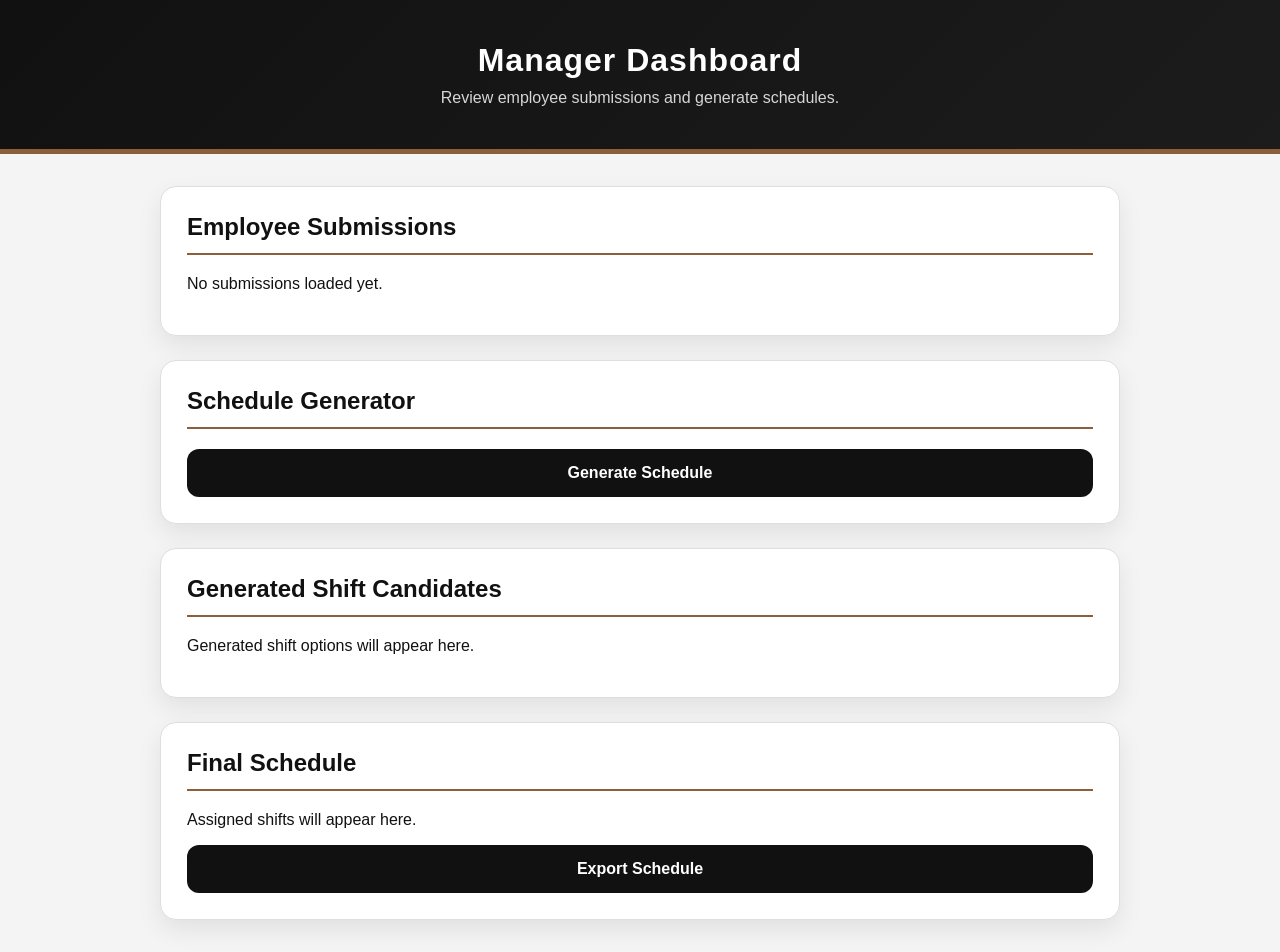
==== manager.html @ d887619d "rough draft" ====
<!DOCTYPE html>
<html lang="en">
<head>
    <meta charset="UTF-8">
    <meta name="viewport" content="width=device-width, initial-scale=1.0">
    <title>Manager Dashboard</title>
    <link rel="stylesheet" href="style.css">
</head>
<body>

    <header>
        <h1>Manager Dashboard</h1>
        <p>Review employee submissions and generate schedules.</p>
    </header>

    <main>

        <!-- Employee Submissions -->

        <section class="card">
            <h2>Employee Submissions</h2>

            <div id="employeeSubmissions">

                <p>No submissions loaded yet.</p>

            </div>
        </section>

        <!-- Schedule Controls -->

        <section class="card">
            <h2>Schedule Generator</h2>

            <button id="generateScheduleBtn">
                Generate Schedule
            </button>

        </section>

        <!-- Generated Schedule -->

        <section class="card">
            <h2>Generated Shift Candidates</h2>

            <div id="generatedSchedule">

                <p>
                    Generated shift options will appear here.
                </p>

            </div>

        </section>

        <!-- Final Manager Schedule -->

        <section class="card">
            <h2>Final Schedule</h2>

            <div id="finalSchedule">

                <p>
                    Assigned shifts will appear here.
                </p>

            </div>

            <button id="exportScheduleBtn">
                Export Schedule
            </button>

        </section>

    </main>

    <script src="manager.js"></script>

</body>
</html>
---- style.css ----
* {
    box-sizing: border-box;
}

:root {
    --black: #111111;
    --charcoal: #1c1c1c;
    --dark-gray: #2a2a2a;
    --medium-gray: #6b6b6b;
    --light-gray: #f4f4f4;
    --border: #dedede;
    --white: #ffffff;
    --accent: #8b5e3c;
}

body {
    margin: 0;
    font-family: Arial, Helvetica, sans-serif;
    background-color: var(--light-gray);
    color: var(--black);
}

header {
    background: linear-gradient(135deg, var(--black), var(--charcoal));
    color: var(--white);
    text-align: center;
    padding: 42px 20px;
    border-bottom: 5px solid var(--accent);
}

header h1 {
    margin: 0 0 10px;
    letter-spacing: 1px;
}

header p {
    margin: 0;
    color: #d6d6d6;
}

main {
    max-width: 1000px;
    margin: 32px auto;
    padding: 0 20px;
}

.card {
    background-color: var(--white);
    padding: 26px;
    margin-bottom: 24px;
    border-radius: 16px;
    border: 1px solid var(--border);
    box-shadow: 0 10px 24px rgba(0, 0, 0, 0.08);
}

.card h2 {
    margin-top: 0;
    padding-bottom: 12px;
    border-bottom: 2px solid var(--accent);
    color: var(--black);
}

label {
    display: block;
    font-weight: bold;
    margin-bottom: 8px;
}

input,
textarea,
select {
    width: 100%;
    padding: 12px;
    margin-bottom: 16px;
    border: 1px solid var(--border);
    border-radius: 10px;
    font-size: 15px;
    background-color: #fbfbfb;
}

input:focus,
textarea:focus,
select:focus {
    outline: none;
    border-color: var(--accent);
    box-shadow: 0 0 0 3px rgba(139, 94, 60, 0.18);
}

textarea {
    min-height: 95px;
    resize: vertical;
}

.checkbox-grid {
    display: grid;
    grid-template-columns: repeat(auto-fit, minmax(165px, 1fr));
    gap: 13px;
}

.checkbox-grid label {
    background-color: #fafafa;
    border: 1px solid var(--border);
    border-left: 4px solid var(--accent);
    padding: 13px;
    border-radius: 12px;
    font-weight: normal;
    cursor: pointer;
    transition: 0.2s ease;
}

.checkbox-grid label:hover {
    background-color: #f1f1f1;
    transform: translateY(-2px);
}

.checkbox-grid input {
    width: auto;
    margin-right: 8px;
    margin-bottom: 0;
}

.availability-row {
    display: grid;
    grid-template-columns: 140px 1fr 1fr;
    gap: 12px;
    align-items: center;
    background-color: #fafafa;
    border: 1px solid var(--border);
    border-left: 4px solid var(--accent);
    padding: 14px;
    border-radius: 12px;
    margin-bottom: 12px;
}

.availability-row strong {
    font-size: 16px;
    color: var(--black);
}

button {
    width: 100%;
    padding: 15px;
    background-color: var(--black);
    color: var(--white);
    border: none;
    border-radius: 12px;
    font-size: 16px;
    font-weight: bold;
    cursor: pointer;
    transition: 0.25s ease;
}

button:hover {
    background-color: var(--dark-gray);
    transform: translateY(-2px);
}

.employee-card,
.shift-card,
.final-shift {
    background-color: #fafafa;
    border: 1px solid var(--border);
    border-left: 4px solid var(--accent);
    padding: 16px;
    border-radius: 12px;
    margin-bottom: 14px;
}

.employee-card h3,
.shift-card h4 {
    margin-top: 0;
    color: var(--black);
}

.shift-card select {
    margin-top: 8px;
}

a {
    color: var(--accent);
    font-weight: bold;
}

@media (max-width: 700px) {
    main {
        padding: 0 14px;
    }

    .availability-row {
        grid-template-columns: 1fr;
    }

    header {
        padding: 34px 16px;
    }
}
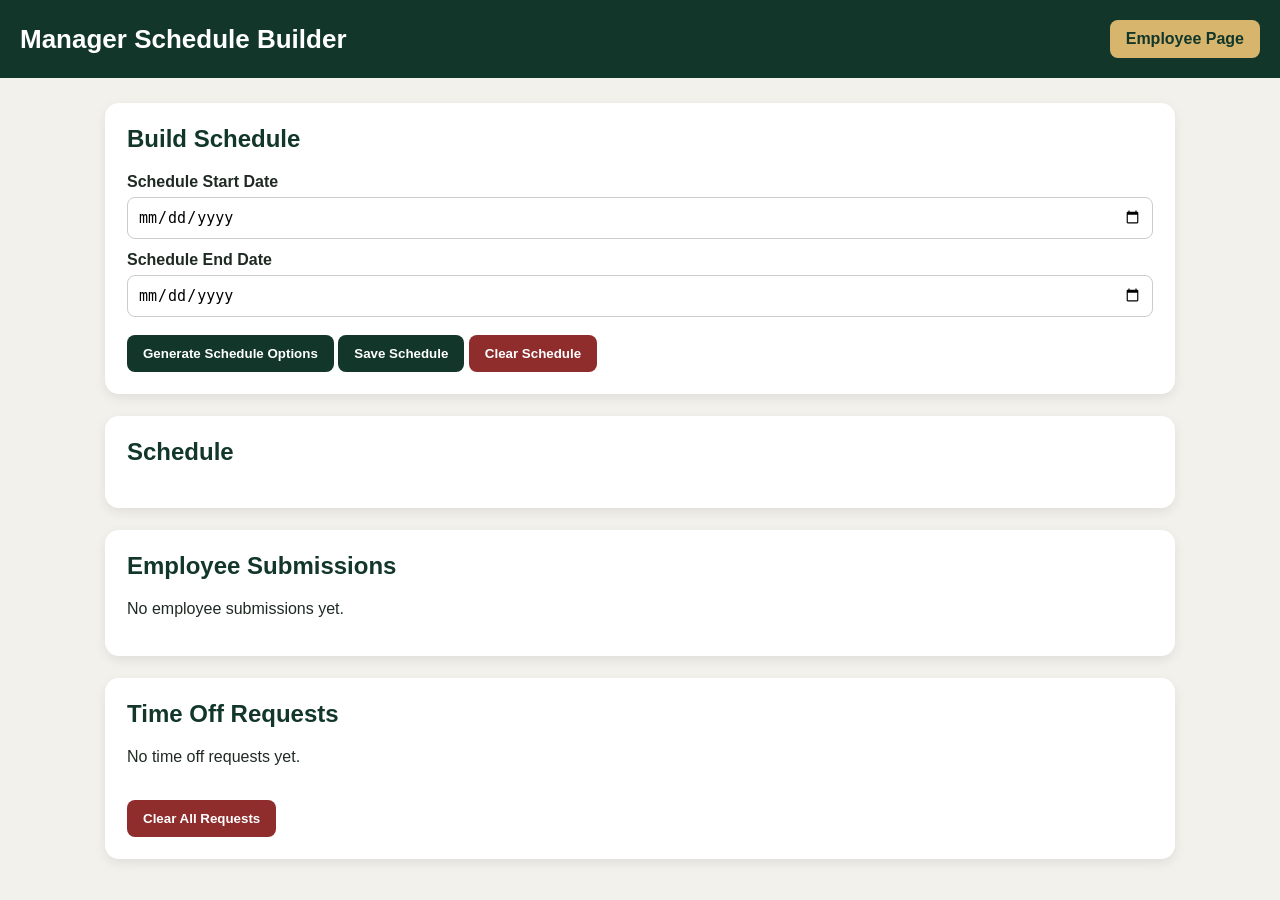
==== commit e5474a68: "roughdraft2" ====
--- a/manager.html
+++ b/manager.html
@@ -1,80 +1,49 @@
 <!DOCTYPE html>
 <html lang="en">
 <head>
-    <meta charset="UTF-8">
-    <meta name="viewport" content="width=device-width, initial-scale=1.0">
-    <title>Manager Dashboard</title>
-    <link rel="stylesheet" href="style.css">
+  <meta charset="UTF-8" />
+  <meta name="viewport" content="width=device-width, initial-scale=1.0" />
+  <title>Manager Schedule Builder</title>
+  <link rel="stylesheet" href="style.css" />
 </head>
 <body>
+  <header class="topbar">
+    <h1>Manager Schedule Builder</h1>
+    <a href="index.html" class="nav-btn">Employee Page</a>
+  </header>
 
-    <header>
-        <h1>Manager Dashboard</h1>
-        <p>Review employee submissions and generate schedules.</p>
-    </header>
+  <main class="container">
+    <section class="card">
+      <h2>Build Schedule</h2>
 
-    <main>
+      <label for="scheduleStart">Schedule Start Date</label>
+      <input type="date" id="scheduleStart" />
 
-        <!-- Employee Submissions -->
+      <label for="scheduleEnd">Schedule End Date</label>
+      <input type="date" id="scheduleEnd" />
 
-        <section class="card">
-            <h2>Employee Submissions</h2>
+      <button id="generateBtn">Generate Schedule Options</button>
+      <button id="saveScheduleBtn">Save Schedule</button>
+      <button id="clearScheduleBtn" class="danger">Clear Schedule</button>
+    </section>
 
-            <div id="employeeSubmissions">
+    <section class="card">
+      <h2>Schedule</h2>
+      <div id="scheduleArea"></div>
+    </section>
 
-                <p>No submissions loaded yet.</p>
+    <section class="card">
+      <h2>Employee Submissions</h2>
+      <div id="employeeList"></div>
+    </section>
 
-            </div>
-        </section>
+    <section class="card">
+      <h2>Time Off Requests</h2>
+      <div id="timeOffList"></div>
+      <button id="clearRequestsBtn" class="danger">Clear All Requests</button>
+    </section>
+  </main>
 
-        <!-- Schedule Controls -->
-
-        <section class="card">
-            <h2>Schedule Generator</h2>
-
-            <button id="generateScheduleBtn">
-                Generate Schedule
-            </button>
-
-        </section>
-
-        <!-- Generated Schedule -->
-
-        <section class="card">
-            <h2>Generated Shift Candidates</h2>
-
-            <div id="generatedSchedule">
-
-                <p>
-                    Generated shift options will appear here.
-                </p>
-
-            </div>
-
-        </section>
-
-        <!-- Final Manager Schedule -->
-
-        <section class="card">
-            <h2>Final Schedule</h2>
-
-            <div id="finalSchedule">
-
-                <p>
-                    Assigned shifts will appear here.
-                </p>
-
-            </div>
-
-            <button id="exportScheduleBtn">
-                Export Schedule
-            </button>
-
-        </section>
-
-    </main>
-
-    <script src="manager.js"></script>
-
+  <script src="manager.js"></script>
 </body>
 </html>
--- a/style.css
+++ b/style.css
@@ -1,196 +1,190 @@
 * {
-    box-sizing: border-box;
-}
-
-:root {
-    --black: #111111;
-    --charcoal: #1c1c1c;
-    --dark-gray: #2a2a2a;
-    --medium-gray: #6b6b6b;
-    --light-gray: #f4f4f4;
-    --border: #dedede;
-    --white: #ffffff;
-    --accent: #8b5e3c;
+  box-sizing: border-box;
 }
 
 body {
-    margin: 0;
-    font-family: Arial, Helvetica, sans-serif;
-    background-color: var(--light-gray);
-    color: var(--black);
+  margin: 0;
+  font-family: Arial, sans-serif;
+  background: #f3f1ec;
+  color: #1f2a24;
 }
 
-header {
-    background: linear-gradient(135deg, var(--black), var(--charcoal));
-    color: var(--white);
-    text-align: center;
-    padding: 42px 20px;
-    border-bottom: 5px solid var(--accent);
+.topbar {
+  background: #12372a;
+  color: white;
+  padding: 20px;
+  display: flex;
+  justify-content: space-between;
+  align-items: center;
 }
 
-header h1 {
-    margin: 0 0 10px;
-    letter-spacing: 1px;
+.topbar h1 {
+  margin: 0;
+  font-size: 26px;
 }
 
-header p {
-    margin: 0;
-    color: #d6d6d6;
+.nav-btn {
+  background: #d7b56d;
+  color: #12372a;
+  padding: 10px 16px;
+  border-radius: 8px;
+  text-decoration: none;
+  font-weight: bold;
 }
 
-main {
-    max-width: 1000px;
-    margin: 32px auto;
-    padding: 0 20px;
+.container {
+  max-width: 1100px;
+  margin: 25px auto;
+  padding: 0 15px;
 }
 
 .card {
-    background-color: var(--white);
-    padding: 26px;
-    margin-bottom: 24px;
-    border-radius: 16px;
-    border: 1px solid var(--border);
-    box-shadow: 0 10px 24px rgba(0, 0, 0, 0.08);
+  background: white;
+  border-radius: 14px;
+  padding: 22px;
+  margin-bottom: 22px;
+  box-shadow: 0 4px 12px rgba(0, 0, 0, 0.08);
 }
 
-.card h2 {
-    margin-top: 0;
-    padding-bottom: 12px;
-    border-bottom: 2px solid var(--accent);
-    color: var(--black);
+h2 {
+  margin-top: 0;
+  color: #12372a;
+}
+
+h3 {
+  margin-bottom: 10px;
 }
 
 label {
-    display: block;
-    font-weight: bold;
-    margin-bottom: 8px;
+  display: block;
+  margin-top: 12px;
+  font-weight: bold;
 }
 
 input,
 textarea,
 select {
-    width: 100%;
-    padding: 12px;
-    margin-bottom: 16px;
-    border: 1px solid var(--border);
-    border-radius: 10px;
-    font-size: 15px;
-    background-color: #fbfbfb;
-}
-
-input:focus,
-textarea:focus,
-select:focus {
-    outline: none;
-    border-color: var(--accent);
-    box-shadow: 0 0 0 3px rgba(139, 94, 60, 0.18);
+  width: 100%;
+  padding: 10px;
+  margin-top: 6px;
+  border: 1px solid #ccc;
+  border-radius: 8px;
+  font-size: 15px;
 }
 
 textarea {
-    min-height: 95px;
-    resize: vertical;
+  min-height: 80px;
+}
+
+button {
+  margin-top: 18px;
+  padding: 11px 16px;
+  background: #12372a;
+  color: white;
+  border: none;
+  border-radius: 8px;
+  font-weight: bold;
+  cursor: pointer;
+}
+
+button:hover {
+  background: #0d281f;
+}
+
+button.danger {
+  background: #8f2d2d;
+}
+
+button.danger:hover {
+  background: #6f2020;
 }
 
 .checkbox-grid {
-    display: grid;
-    grid-template-columns: repeat(auto-fit, minmax(165px, 1fr));
-    gap: 13px;
+  display: grid;
+  grid-template-columns: repeat(auto-fit, minmax(190px, 1fr));
+  gap: 10px;
 }
 
 .checkbox-grid label {
-    background-color: #fafafa;
-    border: 1px solid var(--border);
-    border-left: 4px solid var(--accent);
-    padding: 13px;
-    border-radius: 12px;
-    font-weight: normal;
-    cursor: pointer;
-    transition: 0.2s ease;
+  background: #f3f1ec;
+  padding: 10px;
+  border-radius: 8px;
+  font-weight: normal;
 }
 
-.checkbox-grid label:hover {
-    background-color: #f1f1f1;
-    transform: translateY(-2px);
+.availability-grid {
+  display: grid;
+  gap: 18px;
 }
 
-.checkbox-grid input {
-    width: auto;
-    margin-right: 8px;
-    margin-bottom: 0;
+.day-box {
+  background: #f3f1ec;
+  padding: 15px;
+  border-radius: 10px;
 }
 
-.availability-row {
-    display: grid;
-    grid-template-columns: 140px 1fr 1fr;
-    gap: 12px;
-    align-items: center;
-    background-color: #fafafa;
-    border: 1px solid var(--border);
-    border-left: 4px solid var(--accent);
-    padding: 14px;
-    border-radius: 12px;
-    margin-bottom: 12px;
+.shift-row {
+  display: grid;
+  grid-template-columns: 1fr 1fr;
+  gap: 10px;
 }
 
-.availability-row strong {
-    font-size: 16px;
-    color: var(--black);
+.small-text {
+  color: #666;
+  font-size: 14px;
 }
 
-button {
-    width: 100%;
-    padding: 15px;
-    background-color: var(--black);
-    color: var(--white);
-    border: none;
-    border-radius: 12px;
-    font-size: 16px;
-    font-weight: bold;
-    cursor: pointer;
-    transition: 0.25s ease;
+#message {
+  font-weight: bold;
+  color: #12372a;
 }
 
-button:hover {
-    background-color: var(--dark-gray);
-    transform: translateY(-2px);
+.table-wrap {
+  overflow-x: auto;
 }
 
-.employee-card,
-.shift-card,
-.final-shift {
-    background-color: #fafafa;
-    border: 1px solid var(--border);
-    border-left: 4px solid var(--accent);
-    padding: 16px;
-    border-radius: 12px;
-    margin-bottom: 14px;
+table {
+  width: 100%;
+  border-collapse: collapse;
+  margin-top: 15px;
 }
 
-.employee-card h3,
-.shift-card h4 {
-    margin-top: 0;
-    color: var(--black);
+th,
+td {
+  padding: 10px;
+  border-bottom: 1px solid #ddd;
+  text-align: left;
 }
 
-.shift-card select {
-    margin-top: 8px;
+th {
+  background: #12372a;
+  color: white;
 }
 
-a {
-    color: var(--accent);
-    font-weight: bold;
+.warning {
+  color: #8f2d2d;
+  font-weight: bold;
+}
+
+.good {
+  color: #206b3f;
+  font-weight: bold;
+}
+
+.employee-card {
+  background: #f3f1ec;
+  padding: 14px;
+  border-radius: 10px;
+  margin-bottom: 12px;
 }
 
 @media (max-width: 700px) {
-    main {
-        padding: 0 14px;
-    }
+  .topbar {
+    flex-direction: column;
+    gap: 12px;
+  }
 
-    .availability-row {
-        grid-template-columns: 1fr;
-    }
-
-    header {
-        padding: 34px 16px;
-    }
+  .shift-row {
+    grid-template-columns: 1fr;
+  }
 }
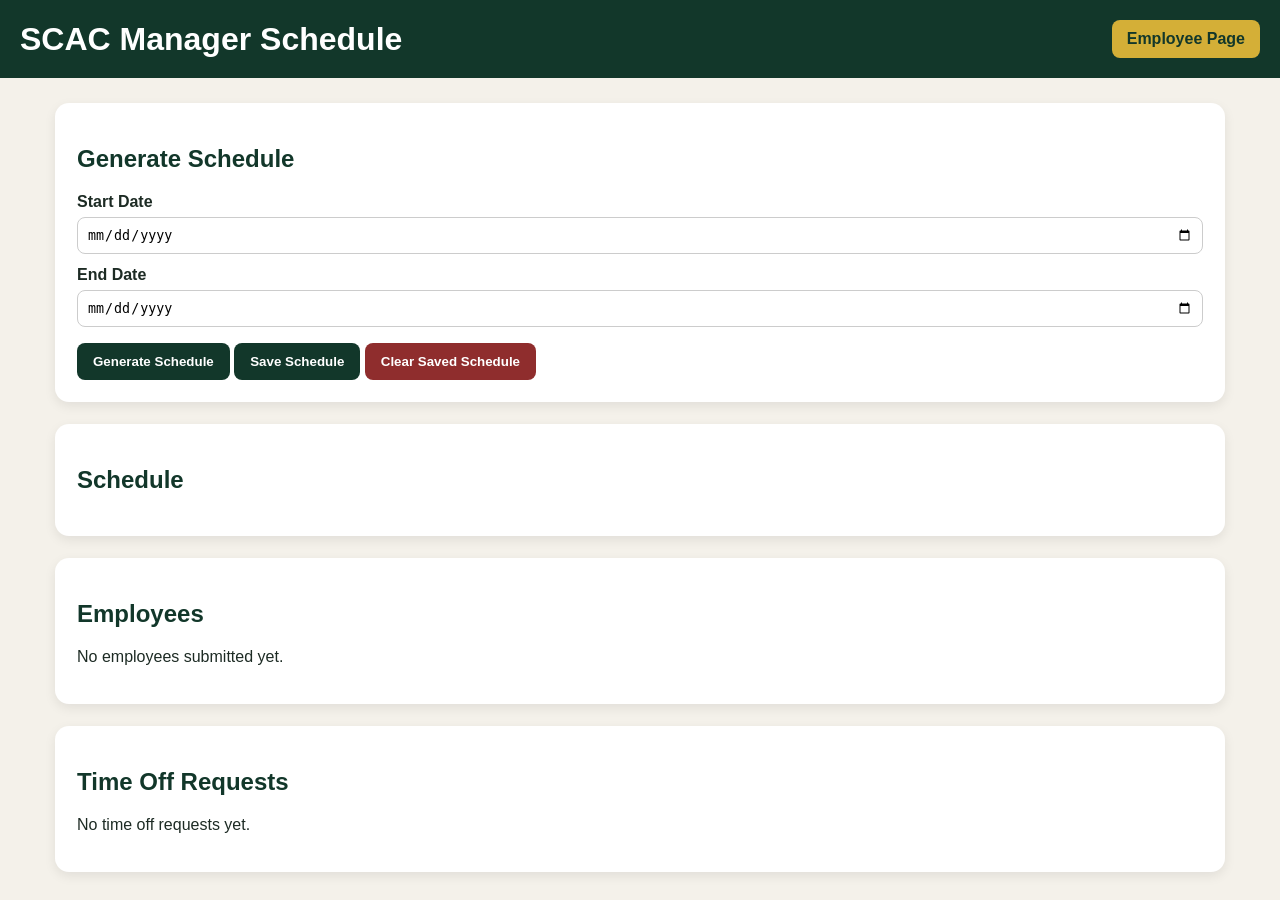
==== commit ee0168a5: "draft 3" ====
--- a/manager.html
+++ b/manager.html
@@ -3,28 +3,28 @@
 <head>
   <meta charset="UTF-8" />
   <meta name="viewport" content="width=device-width, initial-scale=1.0" />
-  <title>Manager Schedule Builder</title>
+  <title>SCAC Manager Schedule</title>
   <link rel="stylesheet" href="style.css" />
 </head>
 <body>
-  <header class="topbar">
-    <h1>Manager Schedule Builder</h1>
-    <a href="index.html" class="nav-btn">Employee Page</a>
+  <header>
+    <h1>SCAC Manager Schedule</h1>
+    <a href="index.html">Employee Page</a>
   </header>
 
-  <main class="container">
+  <main>
     <section class="card">
-      <h2>Build Schedule</h2>
+      <h2>Generate Schedule</h2>
 
-      <label for="scheduleStart">Schedule Start Date</label>
-      <input type="date" id="scheduleStart" />
+      <label>Start Date</label>
+      <input type="date" id="startDate" />
 
-      <label for="scheduleEnd">Schedule End Date</label>
-      <input type="date" id="scheduleEnd" />
+      <label>End Date</label>
+      <input type="date" id="endDate" />
 
-      <button id="generateBtn">Generate Schedule Options</button>
-      <button id="saveScheduleBtn">Save Schedule</button>
-      <button id="clearScheduleBtn" class="danger">Clear Schedule</button>
+      <button id="generateBtn">Generate Schedule</button>
+      <button id="saveBtn">Save Schedule</button>
+      <button id="clearBtn" class="danger">Clear Saved Schedule</button>
     </section>
 
     <section class="card">
@@ -33,14 +33,13 @@
     </section>
 
     <section class="card">
-      <h2>Employee Submissions</h2>
+      <h2>Employees</h2>
       <div id="employeeList"></div>
     </section>
 
     <section class="card">
       <h2>Time Off Requests</h2>
       <div id="timeOffList"></div>
-      <button id="clearRequestsBtn" class="danger">Clear All Requests</button>
     </section>
   </main>
 
--- a/style.css
+++ b/style.css
@@ -5,11 +5,11 @@
 body {
   margin: 0;
   font-family: Arial, sans-serif;
-  background: #f3f1ec;
-  color: #1f2a24;
+  background: #f4f1ea;
+  color: #1d2b24;
 }
 
-.topbar {
+header {
   background: #12372a;
   color: white;
   padding: 20px;
@@ -18,22 +18,21 @@
   align-items: center;
 }
 
-.topbar h1 {
+header h1 {
   margin: 0;
-  font-size: 26px;
 }
 
-.nav-btn {
-  background: #d7b56d;
+header a {
+  background: #d4af37;
   color: #12372a;
-  padding: 10px 16px;
+  padding: 10px 15px;
   border-radius: 8px;
   text-decoration: none;
   font-weight: bold;
 }
 
-.container {
-  max-width: 1100px;
+main {
+  max-width: 1200px;
   margin: 25px auto;
   padding: 0 15px;
 }
@@ -43,16 +42,11 @@
   border-radius: 14px;
   padding: 22px;
   margin-bottom: 22px;
-  box-shadow: 0 4px 12px rgba(0, 0, 0, 0.08);
+  box-shadow: 0 4px 12px rgba(0,0,0,0.08);
 }
 
-h2 {
-  margin-top: 0;
+h2, h3 {
   color: #12372a;
-}
-
-h3 {
-  margin-bottom: 10px;
 }
 
 label {
@@ -65,11 +59,10 @@
 textarea,
 select {
   width: 100%;
-  padding: 10px;
+  padding: 9px;
   margin-top: 6px;
   border: 1px solid #ccc;
   border-radius: 8px;
-  font-size: 15px;
 }
 
 textarea {
@@ -77,7 +70,7 @@
 }
 
 button {
-  margin-top: 18px;
+  margin-top: 16px;
   padding: 11px 16px;
   background: #12372a;
   color: white;
@@ -88,55 +81,31 @@
 }
 
 button:hover {
-  background: #0d281f;
+  background: #0c281e;
 }
 
 button.danger {
   background: #8f2d2d;
 }
 
-button.danger:hover {
-  background: #6f2020;
+.day-box {
+  background: #f4f1ea;
+  padding: 15px;
+  border-radius: 12px;
+  margin-bottom: 18px;
 }
 
 .checkbox-grid {
   display: grid;
-  grid-template-columns: repeat(auto-fit, minmax(190px, 1fr));
+  grid-template-columns: repeat(auto-fit, minmax(160px, 1fr));
   gap: 10px;
 }
 
 .checkbox-grid label {
-  background: #f3f1ec;
-  padding: 10px;
+  background: white;
+  padding: 9px;
   border-radius: 8px;
   font-weight: normal;
-}
-
-.availability-grid {
-  display: grid;
-  gap: 18px;
-}
-
-.day-box {
-  background: #f3f1ec;
-  padding: 15px;
-  border-radius: 10px;
-}
-
-.shift-row {
-  display: grid;
-  grid-template-columns: 1fr 1fr;
-  gap: 10px;
-}
-
-.small-text {
-  color: #666;
-  font-size: 14px;
-}
-
-#message {
-  font-weight: bold;
-  color: #12372a;
 }
 
 .table-wrap {
@@ -147,44 +116,45 @@
   width: 100%;
   border-collapse: collapse;
   margin-top: 15px;
-}
-
-th,
-td {
-  padding: 10px;
-  border-bottom: 1px solid #ddd;
-  text-align: left;
+  min-width: 900px;
 }
 
 th {
   background: #12372a;
   color: white;
+  padding: 10px;
 }
 
-.warning {
-  color: #8f2d2d;
+td {
+  padding: 9px;
+  border-bottom: 1px solid #ddd;
+}
+
+.good {
+  color: #1f7a3f;
   font-weight: bold;
 }
 
-.good {
-  color: #206b3f;
+.bad {
+  color: #a12b2b;
   font-weight: bold;
 }
 
 .employee-card {
-  background: #f3f1ec;
-  padding: 14px;
+  background: #f4f1ea;
+  padding: 12px;
   border-radius: 10px;
-  margin-bottom: 12px;
+  margin-bottom: 10px;
+}
+
+#message {
+  font-weight: bold;
+  color: #12372a;
 }
 
 @media (max-width: 700px) {
-  .topbar {
+  header {
     flex-direction: column;
     gap: 12px;
   }
-
-  .shift-row {
-    grid-template-columns: 1fr;
-  }
 }
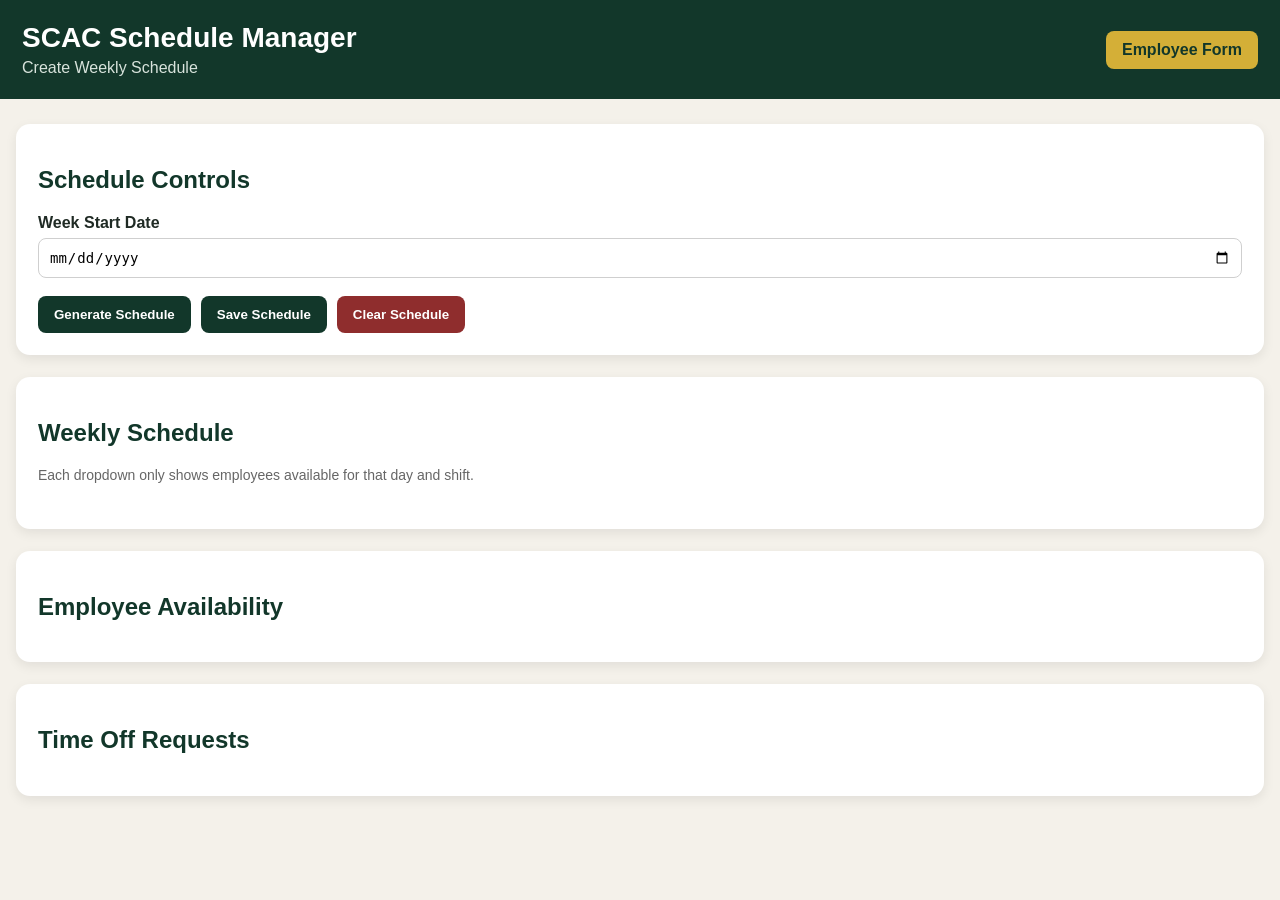
==== commit 416ef30f: "better manager side" ====
--- a/manager.html
+++ b/manager.html
@@ -1,48 +1,90 @@
 <!DOCTYPE html>
 <html lang="en">
 <head>
-  <meta charset="UTF-8" />
-  <meta name="viewport" content="width=device-width, initial-scale=1.0" />
+  <meta charset="UTF-8">
+  <meta name="viewport" content="width=device-width, initial-scale=1.0">
   <title>SCAC Manager Schedule</title>
-  <link rel="stylesheet" href="style.css" />
+
+  <link rel="stylesheet" href="style.css">
 </head>
+
 <body>
-  <header>
-    <h1>SCAC Manager Schedule</h1>
-    <a href="index.html">Employee Page</a>
-  </header>
 
-  <main>
-    <section class="card">
-      <h2>Generate Schedule</h2>
+<header class="site-header">
+  <div>
+    <h1>SCAC Schedule Manager</h1>
+    <p>Create Weekly Schedule</p>
+  </div>
 
-      <label>Start Date</label>
-      <input type="date" id="startDate" />
+  <a href="index.html" class="header-link">
+    Employee Form
+  </a>
+</header>
 
-      <label>End Date</label>
-      <input type="date" id="endDate" />
+<main class="page-wrapper">
 
-      <button id="generateBtn">Generate Schedule</button>
-      <button id="saveBtn">Save Schedule</button>
-      <button id="clearBtn" class="danger">Clear Saved Schedule</button>
-    </section>
+  <section class="card">
 
-    <section class="card">
-      <h2>Schedule</h2>
-      <div id="scheduleArea"></div>
-    </section>
+    <h2>Schedule Controls</h2>
 
-    <section class="card">
-      <h2>Employees</h2>
-      <div id="employeeList"></div>
-    </section>
+    <label for="weekStart">
+      Week Start Date
+    </label>
 
-    <section class="card">
-      <h2>Time Off Requests</h2>
-      <div id="timeOffList"></div>
-    </section>
-  </main>
+    <input
+      type="date"
+      id="weekStart"
+    >
 
-  <script src="manager.js"></script>
+    <div class="button-row">
+
+      <button id="generateBtn">
+        Generate Schedule
+      </button>
+
+      <button id="saveBtn">
+        Save Schedule
+      </button>
+
+      <button id="clearBtn" class="danger-btn">
+        Clear Schedule
+      </button>
+
+    </div>
+
+  </section>
+
+  <section class="card">
+
+    <h2>Weekly Schedule</h2>
+
+    <p class="helper-text">
+      Each dropdown only shows employees available for that day and shift.
+    </p>
+
+    <div id="scheduleCalendar"></div>
+
+  </section>
+
+  <section class="card">
+
+    <h2>Employee Availability</h2>
+
+    <div id="employeeList"></div>
+
+  </section>
+
+  <section class="card">
+
+    <h2>Time Off Requests</h2>
+
+    <div id="timeOffList"></div>
+
+  </section>
+
+</main>
+
+<script src="manager.js"></script>
+
 </body>
 </html>
--- a/style.css
+++ b/style.css
@@ -6,35 +6,41 @@
   margin: 0;
   font-family: Arial, sans-serif;
   background: #f4f1ea;
-  color: #1d2b24;
-}
-
-header {
+  color: #1f2a24;
+}
+
+.site-header {
   background: #12372a;
   color: white;
-  padding: 20px;
+  padding: 22px;
   display: flex;
   justify-content: space-between;
   align-items: center;
 }
 
-header h1 {
-  margin: 0;
-}
-
-header a {
+.site-header h1 {
+  margin: 0;
+  font-size: 28px;
+}
+
+.site-header p {
+  margin: 5px 0 0;
+  color: #d8e3dc;
+}
+
+.header-link {
   background: #d4af37;
   color: #12372a;
-  padding: 10px 15px;
+  padding: 10px 16px;
   border-radius: 8px;
   text-decoration: none;
   font-weight: bold;
 }
 
-main {
-  max-width: 1200px;
+.page-wrapper {
+  max-width: 1400px;
   margin: 25px auto;
-  padding: 0 15px;
+  padding: 0 16px;
 }
 
 .card {
@@ -42,10 +48,11 @@
   border-radius: 14px;
   padding: 22px;
   margin-bottom: 22px;
-  box-shadow: 0 4px 12px rgba(0,0,0,0.08);
-}
-
-h2, h3 {
+  box-shadow: 0 4px 12px rgba(0, 0, 0, 0.08);
+}
+
+h2,
+h3 {
   color: #12372a;
 }
 
@@ -59,10 +66,11 @@
 textarea,
 select {
   width: 100%;
-  padding: 9px;
+  padding: 10px;
   margin-top: 6px;
-  border: 1px solid #ccc;
-  border-radius: 8px;
+  border: 1px solid #cfcfcf;
+  border-radius: 8px;
+  font-size: 14px;
 }
 
 textarea {
@@ -70,7 +78,6 @@
 }
 
 button {
-  margin-top: 16px;
   padding: 11px 16px;
   background: #12372a;
   color: white;
@@ -81,80 +88,198 @@
 }
 
 button:hover {
-  background: #0c281e;
-}
-
-button.danger {
+  background: #0d2a20;
+}
+
+.danger-btn {
   background: #8f2d2d;
 }
 
+.danger-btn:hover {
+  background: #702020;
+}
+
+.button-row {
+  display: flex;
+  gap: 10px;
+  flex-wrap: wrap;
+  margin-top: 18px;
+}
+
+.helper-text {
+  color: #666;
+  font-size: 14px;
+}
+
+/* Employee form */
+
+.role-options {
+  display: grid;
+  grid-template-columns: repeat(auto-fit, minmax(180px, 1fr));
+  gap: 10px;
+}
+
+.role-options label {
+  background: #f4f1ea;
+  padding: 12px;
+  border-radius: 8px;
+  font-weight: normal;
+}
+
 .day-box {
   background: #f4f1ea;
-  padding: 15px;
   border-radius: 12px;
+  padding: 16px;
   margin-bottom: 18px;
 }
 
-.checkbox-grid {
+.availability-grid {
   display: grid;
   grid-template-columns: repeat(auto-fit, minmax(160px, 1fr));
   gap: 10px;
 }
 
-.checkbox-grid label {
-  background: white;
-  padding: 9px;
+.availability-grid label {
+  background: white;
+  padding: 10px;
   border-radius: 8px;
   font-weight: normal;
 }
 
-.table-wrap {
+/* Manager calendar */
+
+#scheduleCalendar {
+  display: grid;
+  grid-template-columns: repeat(7, minmax(190px, 1fr));
+  gap: 12px;
   overflow-x: auto;
-}
-
-table {
-  width: 100%;
-  border-collapse: collapse;
+  padding-bottom: 10px;
+}
+
+.day-column {
+  background: #f4f1ea;
+  border-radius: 12px;
+  padding: 10px;
+  min-width: 190px;
+}
+
+.day-header {
+  background: #12372a;
+  color: white;
+  border-radius: 10px;
+  padding: 10px;
+  text-align: center;
+  margin-bottom: 12px;
+}
+
+.day-header h3 {
+  margin: 0;
+  color: white;
+  font-size: 18px;
+}
+
+.day-header p {
+  margin: 4px 0 0;
+  font-size: 13px;
+  color: #d8e3dc;
+}
+
+.shift-card {
+  background: white;
+  border-radius: 10px;
+  padding: 10px;
+  margin-bottom: 10px;
+  border-left: 5px solid #d4af37;
+}
+
+.shift-card.front-desk {
+  border-left-color: #12372a;
+}
+
+.shift-card.aura {
+  border-left-color: #d4af37;
+}
+
+.shift-card.cleaning {
+  border-left-color: #7b8f6a;
+}
+
+.shift-role {
+  font-weight: bold;
+  color: #12372a;
+  margin: 0;
+  font-size: 14px;
+}
+
+.shift-time {
+  margin: 4px 0;
+  font-size: 13px;
+  color: #444;
+}
+
+.shift-position {
+  margin: 4px 0 8px;
+  font-size: 12px;
+  color: #666;
+}
+
+.no-people {
+  color: #9b2c2c;
+  font-size: 13px;
+  font-weight: bold;
+}
+
+.good {
+  color: #216b3a;
+  font-weight: bold;
+}
+
+.bad {
+  color: #9b2c2c;
+  font-weight: bold;
+}
+
+.employee-card {
+  background: #f4f1ea;
+  border-radius: 10px;
+  padding: 12px;
+  margin-bottom: 10px;
+}
+
+.employee-card strong {
+  color: #12372a;
+}
+
+#message {
+  color: #12372a;
+  font-weight: bold;
+}
+
+/* Saved schedule */
+
+.saved-schedule {
   margin-top: 15px;
-  min-width: 900px;
-}
-
-th {
-  background: #12372a;
-  color: white;
-  padding: 10px;
-}
-
-td {
-  padding: 9px;
-  border-bottom: 1px solid #ddd;
-}
-
-.good {
-  color: #1f7a3f;
-  font-weight: bold;
-}
-
-.bad {
-  color: #a12b2b;
-  font-weight: bold;
-}
-
-.employee-card {
   background: #f4f1ea;
   padding: 12px;
   border-radius: 10px;
-  margin-bottom: 10px;
-}
-
-#message {
-  font-weight: bold;
-  color: #12372a;
-}
-
-@media (max-width: 700px) {
-  header {
+}
+
+.saved-item {
+  background: white;
+  border-radius: 8px;
+  padding: 8px;
+  margin-bottom: 8px;
+  font-size: 14px;
+}
+
+@media (max-width: 900px) {
+  .site-header {
     flex-direction: column;
     gap: 12px;
+    text-align: center;
+  }
+
+  #scheduleCalendar {
+    grid-template-columns: repeat(7, 190px);
   }
 }
